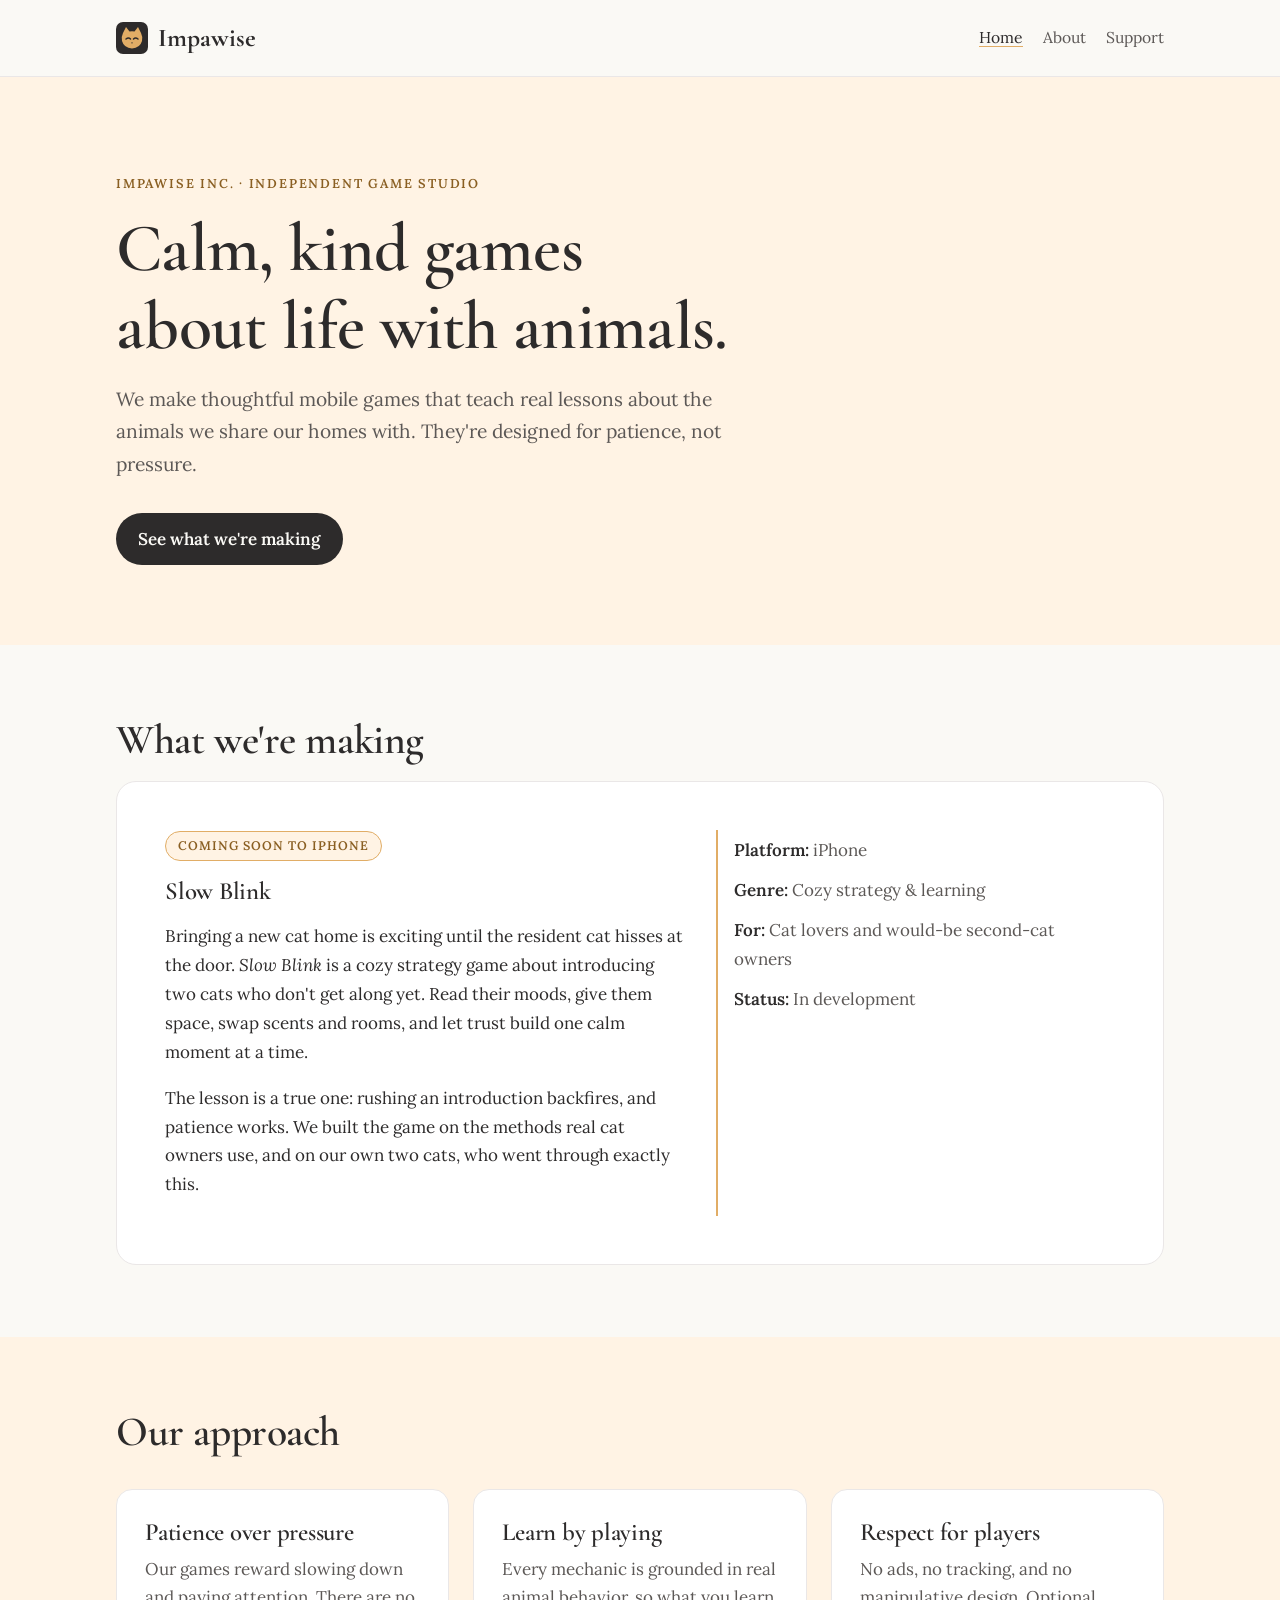
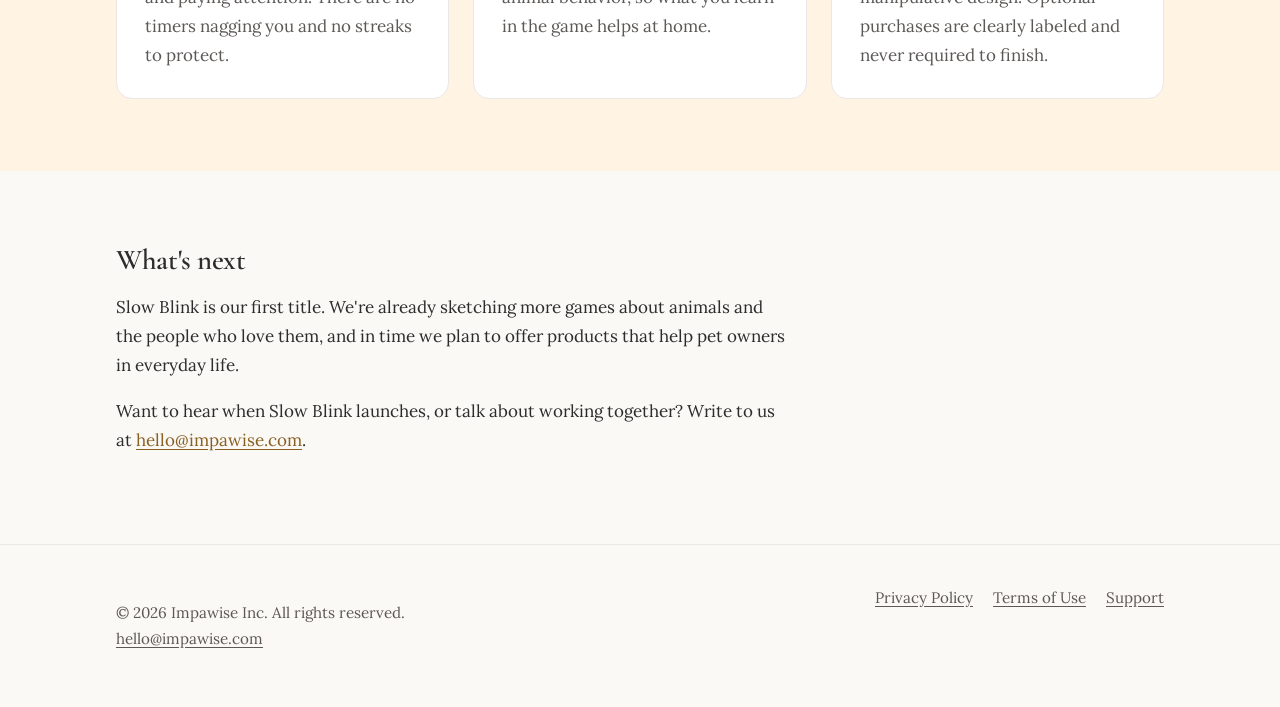
==== index.html @ d513332b "Add Impawise Inc. company website Co-Authored-By: Claude Opus 5.5 <noreply@anthropic.com>" ====
<!doctype html>
<html lang="en">
<head>
<meta charset="utf-8">
<meta name="viewport" content="width=device-width, initial-scale=1">
<title>Impawise — Calm, kind games about life with animals</title>
<meta name="description" content="Impawise Inc. is an independent studio making calm, kind mobile games about life with animals. Our first game, Slow Blink, is coming soon to iPhone.">
<meta name="color-scheme" content="light dark">
<meta property="og:title" content="Impawise — Calm, kind games about life with animals">
<meta property="og:description" content="Impawise Inc. is an independent studio making calm, kind mobile games about life with animals. Our first game, Slow Blink, is coming soon to iPhone.">
<meta property="og:type" content="website">
<meta property="og:url" content="https://impawise.com/">
<link rel="canonical" href="https://impawise.com/">
<link rel="icon" href="/favicon.svg" type="image/svg+xml">
<link rel="preconnect" href="https://fonts.googleapis.com">
<link rel="preconnect" href="https://fonts.gstatic.com" crossorigin>
<link href="https://fonts.googleapis.com/css2?family=Cormorant+Garamond:wght@600;700&family=Lora:ital,wght@0,400;0,600;1,400&display=swap" rel="stylesheet">
<link rel="stylesheet" href="/styles.css">
</head>
<body>
<a class="skip" href="#main">Skip to content</a>
<header class="site-header">
  <div class="wrap">
    <a class="brand" href="/"><img src="/favicon.svg" alt="" width="32" height="32">Impawise</a>
    <nav class="nav" aria-label="Main"><a href="index.html" aria-current="page">Home</a><a href="about.html">About</a><a href="support.html">Support</a></nav>
  </div>
</header>
<main id="main">
<section class="hero">
  <div class="wrap">
    <p class="eyebrow">Impawise Inc. · Independent game studio</p>
    <h1>Calm, kind games about life with animals.</h1>
    <p class="lede">We make thoughtful mobile games that teach real lessons about the animals we share our homes with. They're designed for patience, not pressure.</p>
    <a class="button" href="#making">See what we're making</a>
  </div>
</section>

<section id="making">
  <div class="wrap">
    <h2>What we're making</h2>
    <div class="feature">
      <div>
        <span class="badge">Coming soon to iPhone</span>
        <h3>Slow Blink</h3>
        <p>Bringing a new cat home is exciting until the resident cat hisses at the door. <em>Slow Blink</em> is a cozy strategy game about introducing two cats who don't get along yet. Read their moods, give them space, swap scents and rooms, and let trust build one calm moment at a time.</p>
        <p>The lesson is a true one: rushing an introduction backfires, and patience works. We built the game on the methods real cat owners use, and on our own two cats, who went through exactly this.</p>
      </div>
      <ul class="facts" aria-label="Slow Blink at a glance">
        <li><strong>Platform:</strong> iPhone</li>
        <li><strong>Genre:</strong> Cozy strategy &amp; learning</li>
        <li><strong>For:</strong> Cat lovers and would-be second-cat owners</li>
        <li><strong>Status:</strong> In development</li>
      </ul>
    </div>
  </div>
</section>

<section class="band">
  <div class="wrap">
    <h2>Our approach</h2>
    <div class="grid">
      <div class="card"><h3>Patience over pressure</h3><p>Our games reward slowing down and paying attention. There are no timers nagging you and no streaks to protect.</p></div>
      <div class="card"><h3>Learn by playing</h3><p>Every mechanic is grounded in real animal behavior, so what you learn in the game helps at home.</p></div>
      <div class="card"><h3>Respect for players</h3><p>No ads, no tracking, and no manipulative design. Optional purchases are clearly labeled and never required to finish.</p></div>
    </div>
  </div>
</section>

<section>
  <div class="wrap"><div class="prose">
    <h2>What's next</h2>
    <p>Slow Blink is our first title. We're already sketching more games about animals and the people who love them, and in time we plan to offer products that help pet owners in everyday life.</p>
    <p>Want to hear when Slow Blink launches, or talk about working together? Write to us at <a href="mailto:hello@impawise.com">hello@impawise.com</a>.</p>
  </div></div>
</section>

</main>
<footer class="site-footer">
  <div class="wrap">
    <p>© 2026 Impawise Inc. All rights reserved.<br><a href="mailto:hello@impawise.com">hello@impawise.com</a></p>
    <nav aria-label="Legal"><a href="privacy.html">Privacy Policy</a><a href="terms.html">Terms of Use</a><a href="support.html">Support</a></nav>
  </div>
</footer>
</body>
</html>
---- styles.css ----
:root {
  --bg: #faf9f5;
  --bg-warm: #fff3e4;
  --surface: #ffffff;
  --ink: #2d2b2b;
  --ink-soft: #5c5856;
  --line: #eae7e7;
  --accent: #b68235;
  --accent-soft: #e1ad66;
  --accent-ink: #8a5f22;
  --font-heading: "Cormorant Garamond", Georgia, serif;
  --font-body: "Lora", Georgia, serif;
  --max: 68rem;
}

@media (prefers-color-scheme: dark) {
  :root {
    --bg: #201f1d;
    --bg-warm: #2a2622;
    --surface: #2d2b2b;
    --ink: #f3f2f2;
    --ink-soft: #c9c4c0;
    --line: #3d3a38;
    --accent: #e1ad66;
    --accent-soft: #b68235;
    --accent-ink: #f5cd96;
  }
}

*, *::before, *::after { box-sizing: border-box; }

html { -webkit-text-size-adjust: 100%; }

body {
  margin: 0;
  background: var(--bg);
  color: var(--ink);
  font-family: var(--font-body);
  font-size: 1.0625rem;
  line-height: 1.7;
}

a { color: var(--accent-ink); text-underline-offset: 0.2em; }
a:hover { color: var(--accent); }
a:focus-visible, button:focus-visible { outline: 2px solid var(--accent); outline-offset: 3px; border-radius: 4px; }

h1, h2, h3 {
  font-family: var(--font-heading);
  font-weight: 600;
  line-height: 1.15;
  letter-spacing: -0.01em;
  text-wrap: balance;
}
h1 { font-size: clamp(2.5rem, 6vw, 4.25rem); margin: 0 0 1rem; }
h2 { font-size: clamp(1.9rem, 4vw, 2.6rem); margin: 0 0 1rem; }
h3 { font-size: 1.55rem; margin: 0 0 0.5rem; }

.wrap { max-width: var(--max); margin: 0 auto; padding: 0 1.25rem; }
.prose { max-width: 42rem; }

.skip {
  position: absolute; left: -999px; top: 0;
  background: var(--ink); color: var(--bg); padding: 0.5rem 1rem;
}
.skip:focus { left: 1rem; top: 1rem; z-index: 10; }

/* Header */
.site-header { border-bottom: 1px solid var(--line); }
.site-header .wrap {
  display: flex; align-items: center; justify-content: space-between;
  gap: 1rem; padding-top: 1rem; padding-bottom: 1rem; flex-wrap: wrap;
}
.brand {
  display: inline-flex; align-items: center; gap: 0.6rem;
  font-family: var(--font-heading); font-size: 1.6rem; font-weight: 700;
  color: var(--ink); text-decoration: none;
}
.brand img { width: 2rem; height: 2rem; }
.nav { display: flex; gap: 1.25rem; flex-wrap: wrap; }
.nav a { color: var(--ink-soft); text-decoration: none; font-size: 0.98rem; }
.nav a:hover, .nav a[aria-current="page"] { color: var(--ink); text-decoration: underline; text-decoration-color: var(--accent-soft); }

/* Sections */
section { padding: 4.5rem 0; }
.hero { background: var(--bg-warm); padding: 6rem 0 5rem; }
.eyebrow {
  font-size: 0.8rem; letter-spacing: 0.14em; text-transform: uppercase;
  color: var(--accent-ink); margin: 0 0 1rem; font-weight: 600;
}
.lede { font-size: 1.2rem; color: var(--ink-soft); max-width: 38rem; margin: 0 0 2rem; }

.button {
  display: inline-block; background: var(--ink); color: var(--bg);
  padding: 0.75rem 1.4rem; border-radius: 999px; text-decoration: none; font-weight: 600;
}
.button:hover { background: var(--accent-ink); color: var(--bg); }

.feature {
  display: grid; gap: 2rem; grid-template-columns: minmax(0, 1fr);
  background: var(--surface); border: 1px solid var(--line);
  border-radius: 1.25rem; padding: 2.25rem;
}
@media (min-width: 48rem) { .feature { grid-template-columns: 1.3fr 1fr; padding: 3rem; } }
.badge {
  display: inline-block; font-size: 0.78rem; letter-spacing: 0.08em; text-transform: uppercase;
  background: var(--bg-warm); color: var(--accent-ink); border: 1px solid var(--accent-soft);
  border-radius: 999px; padding: 0.2rem 0.75rem; margin-bottom: 1rem; font-weight: 600;
}
.facts { list-style: none; margin: 0; padding: 0; border-left: 2px solid var(--accent-soft); }
.facts li { padding: 0.35rem 0 0.35rem 1rem; color: var(--ink-soft); }
.facts strong { color: var(--ink); font-weight: 600; }

.grid { display: grid; gap: 1.5rem; grid-template-columns: minmax(0, 1fr); margin-top: 2rem; }
@media (min-width: 48rem) { .grid { grid-template-columns: repeat(3, 1fr); } }
.card { background: var(--surface); border: 1px solid var(--line); border-radius: 1rem; padding: 1.75rem; }
.card p { margin: 0; color: var(--ink-soft); }

.band { background: var(--bg-warm); }

/* Legal / long-form */
.page-head { background: var(--bg-warm); padding: 4rem 0 3rem; }
.page-head p { color: var(--ink-soft); margin: 0; }
.prose h2 { font-size: 1.8rem; margin-top: 2.5rem; }
.prose li { margin-bottom: 0.4rem; }

details { border-bottom: 1px solid var(--line); padding: 1rem 0; }
summary { cursor: pointer; font-weight: 600; }
details p { margin: 0.75rem 0 0; color: var(--ink-soft); }

/* Footer */
.site-footer { border-top: 1px solid var(--line); padding: 2.5rem 0; color: var(--ink-soft); font-size: 0.95rem; }
.site-footer .wrap { display: flex; flex-wrap: wrap; gap: 1rem 2rem; justify-content: space-between; }
.site-footer nav { display: flex; gap: 1.25rem; flex-wrap: wrap; }
.site-footer a { color: var(--ink-soft); }
.prose > h2:first-child { margin-top: 0; }
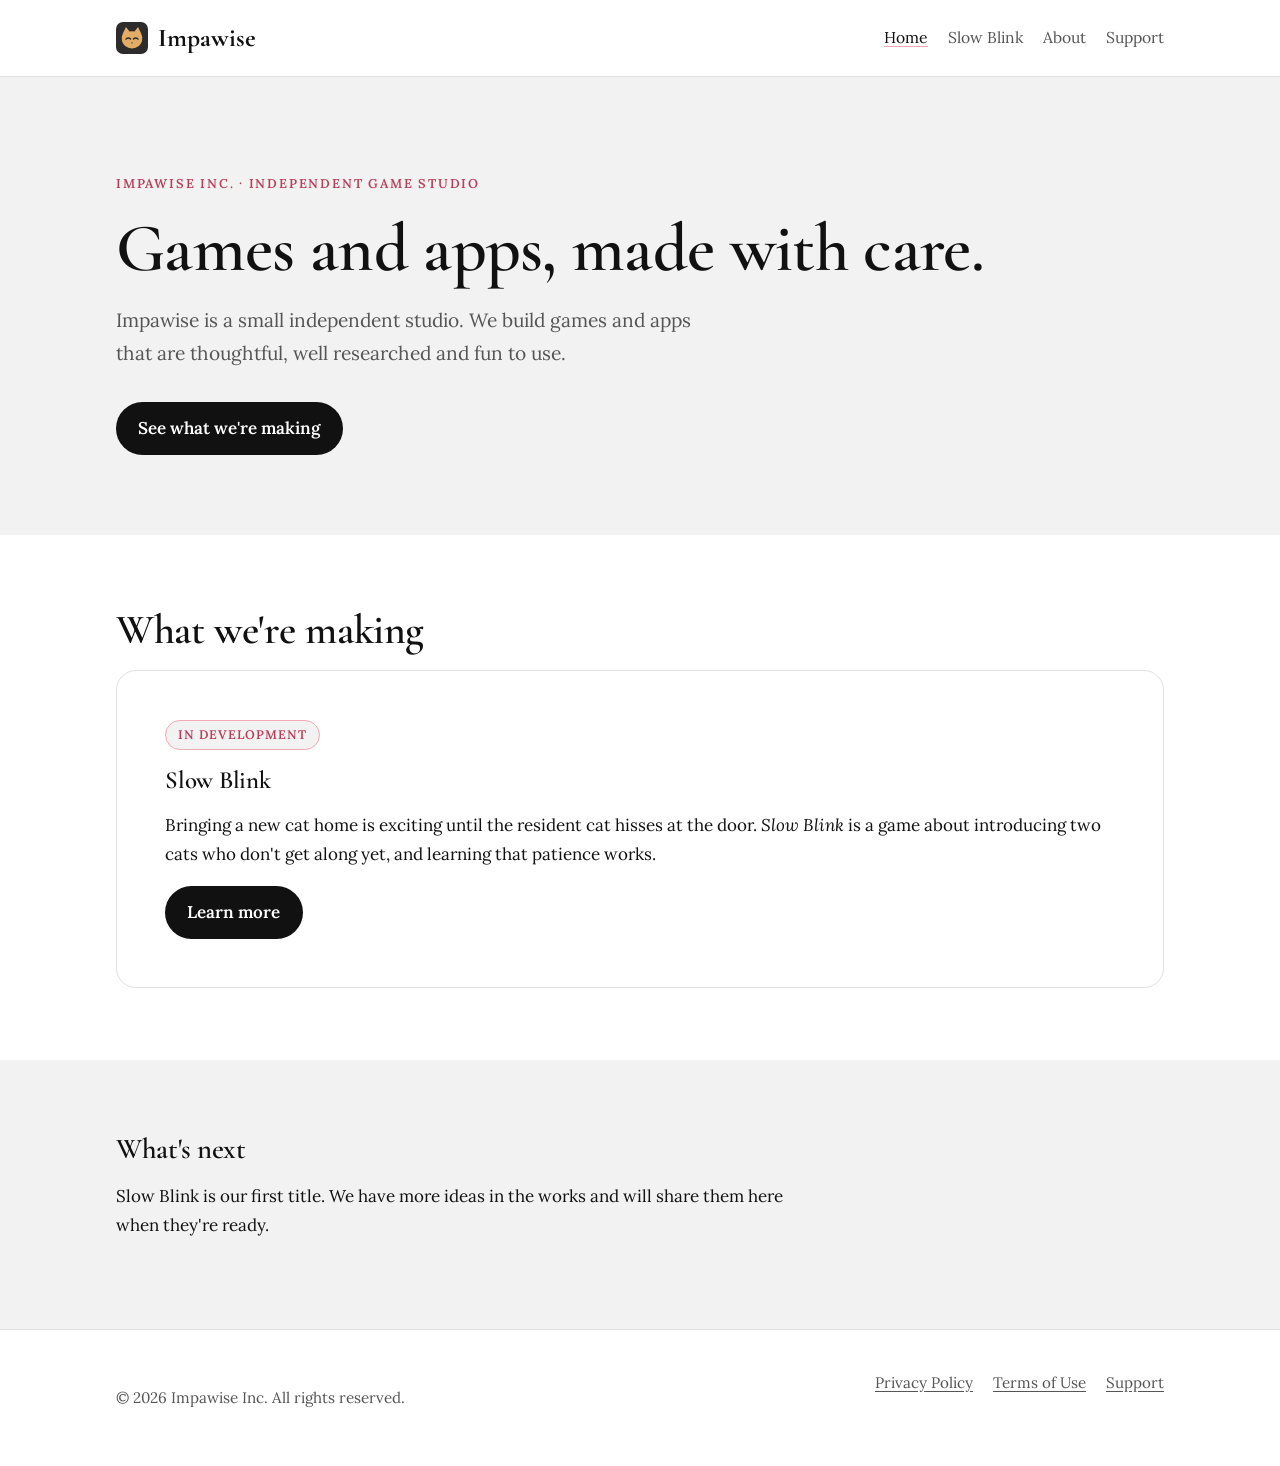
==== commit 7cb672fa: "Make site wording studio-generic and add Slow Blink page Remove calm/kind and pet-owner positioning," ====
--- a/index.html
+++ b/index.html
@@ -3,11 +3,11 @@
 <head>
 <meta charset="utf-8">
 <meta name="viewport" content="width=device-width, initial-scale=1">
-<title>Impawise — Calm, kind games about life with animals</title>
-<meta name="description" content="Impawise Inc. is an independent studio making calm, kind mobile games about life with animals. Our first game, Slow Blink, is coming soon to iPhone.">
+<title>Impawise — Independent game studio</title>
+<meta name="description" content="Impawise Inc. is an independent studio making games and apps. Our first game, Slow Blink, is in development.">
 <meta name="color-scheme" content="light dark">
-<meta property="og:title" content="Impawise — Calm, kind games about life with animals">
-<meta property="og:description" content="Impawise Inc. is an independent studio making calm, kind mobile games about life with animals. Our first game, Slow Blink, is coming soon to iPhone.">
+<meta property="og:title" content="Impawise — Independent game studio">
+<meta property="og:description" content="Impawise Inc. is an independent studio making games and apps. Our first game, Slow Blink, is in development.">
 <meta property="og:type" content="website">
 <meta property="og:url" content="https://impawise.com/">
 <link rel="canonical" href="https://impawise.com/">
@@ -22,15 +22,15 @@
 <header class="site-header">
   <div class="wrap">
     <a class="brand" href="/"><img src="/favicon.svg" alt="" width="32" height="32">Impawise</a>
-    <nav class="nav" aria-label="Main"><a href="index.html" aria-current="page">Home</a><a href="about.html">About</a><a href="support.html">Support</a></nav>
+    <nav class="nav" aria-label="Main"><a href="index.html" aria-current="page">Home</a><a href="slowblink.html">Slow Blink</a><a href="about.html">About</a><a href="support.html">Support</a></nav>
   </div>
 </header>
 <main id="main">
 <section class="hero">
   <div class="wrap">
     <p class="eyebrow">Impawise Inc. · Independent game studio</p>
-    <h1>Calm, kind games about life with animals.</h1>
-    <p class="lede">We make thoughtful mobile games that teach real lessons about the animals we share our homes with. They're designed for patience, not pressure.</p>
+    <h1>Games and apps, made with care.</h1>
+    <p class="lede">Impawise is a small independent studio. We build games and apps that are thoughtful, well researched and fun to use.</p>
     <a class="button" href="#making">See what we're making</a>
   </div>
 </section>
@@ -40,44 +40,26 @@
     <h2>What we're making</h2>
     <div class="feature">
       <div>
-        <span class="badge">Coming soon to iPhone</span>
+        <span class="badge">In development</span>
         <h3>Slow Blink</h3>
-        <p>Bringing a new cat home is exciting until the resident cat hisses at the door. <em>Slow Blink</em> is a cozy strategy game about introducing two cats who don't get along yet. Read their moods, give them space, swap scents and rooms, and let trust build one calm moment at a time.</p>
-        <p>The lesson is a true one: rushing an introduction backfires, and patience works. We built the game on the methods real cat owners use, and on our own two cats, who went through exactly this.</p>
+        <p>Bringing a new cat home is exciting until the resident cat hisses at the door. <em>Slow Blink</em> is a game about introducing two cats who don't get along yet, and learning that patience works.</p>
+        <a class="button" href="slowblink.html">Learn more</a>
       </div>
-      <ul class="facts" aria-label="Slow Blink at a glance">
-        <li><strong>Platform:</strong> iPhone</li>
-        <li><strong>Genre:</strong> Cozy strategy &amp; learning</li>
-        <li><strong>For:</strong> Cat lovers and would-be second-cat owners</li>
-        <li><strong>Status:</strong> In development</li>
-      </ul>
     </div>
   </div>
 </section>
 
 <section class="band">
-  <div class="wrap">
-    <h2>Our approach</h2>
-    <div class="grid">
-      <div class="card"><h3>Patience over pressure</h3><p>Our games reward slowing down and paying attention. There are no timers nagging you and no streaks to protect.</p></div>
-      <div class="card"><h3>Learn by playing</h3><p>Every mechanic is grounded in real animal behavior, so what you learn in the game helps at home.</p></div>
-      <div class="card"><h3>Respect for players</h3><p>No ads, no tracking, and no manipulative design. Optional purchases are clearly labeled and never required to finish.</p></div>
-    </div>
-  </div>
-</section>
-
-<section>
   <div class="wrap"><div class="prose">
     <h2>What's next</h2>
-    <p>Slow Blink is our first title. We're already sketching more games about animals and the people who love them, and in time we plan to offer products that help pet owners in everyday life.</p>
-    <p>Want to hear when Slow Blink launches, or talk about working together? Write to us at <a href="mailto:hello@impawise.com">hello@impawise.com</a>.</p>
+    <p>Slow Blink is our first title. We have more ideas in the works and will share them here when they're ready.</p>
   </div></div>
 </section>
 
 </main>
 <footer class="site-footer">
   <div class="wrap">
-    <p>© 2026 Impawise Inc. All rights reserved.<br><a href="mailto:hello@impawise.com">hello@impawise.com</a></p>
+    <p>© 2026 Impawise Inc. All rights reserved.</p>
     <nav aria-label="Legal"><a href="privacy.html">Privacy Policy</a><a href="terms.html">Terms of Use</a><a href="support.html">Support</a></nav>
   </div>
 </footer>
--- a/styles.css
+++ b/styles.css
@@ -1,30 +1,44 @@
 :root {
-  --bg: #faf9f5;
-  --bg-warm: #fff3e4;
+  /* Cow cat: black and white, with a pink-nose accent */
+  --bg: #ffffff;
+  --bg-warm: #f2f2f2;
   --surface: #ffffff;
-  --ink: #2d2b2b;
-  --ink-soft: #5c5856;
-  --line: #eae7e7;
-  --accent: #b68235;
-  --accent-soft: #e1ad66;
-  --accent-ink: #8a5f22;
+  --ink: #111111;
+  --ink-soft: #555555;
+  --line: #e0e0e0;
+  --accent: #f4a7b5;
+  --accent-soft: #f4a7b5;
+  --accent-ink: #b8405a;
   --font-heading: "Cormorant Garamond", Georgia, serif;
   --font-body: "Lora", Georgia, serif;
   --max: 68rem;
 }
 
 @media (prefers-color-scheme: dark) {
-  :root {
-    --bg: #201f1d;
-    --bg-warm: #2a2622;
-    --surface: #2d2b2b;
-    --ink: #f3f2f2;
-    --ink-soft: #c9c4c0;
-    --line: #3d3a38;
-    --accent: #e1ad66;
-    --accent-soft: #b68235;
-    --accent-ink: #f5cd96;
+  :root:not([data-theme="light"]) {
+    --bg: #0e0e0e;
+    --bg-warm: #1a1a1a;
+    --surface: #1c1c1c;
+    --ink: #f5f5f5;
+    --ink-soft: #b0b0b0;
+    --line: #2e2e2e;
+    --accent: #f4a7b5;
+    --accent-soft: #f4a7b5;
+    --accent-ink: #f7b9c5;
+    color-scheme: dark;
   }
+}
+:root[data-theme="dark"] {
+  --bg: #0e0e0e;
+  --bg-warm: #1a1a1a;
+  --surface: #1c1c1c;
+  --ink: #f5f5f5;
+  --ink-soft: #b0b0b0;
+  --line: #2e2e2e;
+  --accent: #f4a7b5;
+  --accent-soft: #f4a7b5;
+  --accent-ink: #f7b9c5;
+  color-scheme: dark;
 }
 
 *, *::before, *::after { box-sizing: border-box; }
@@ -100,7 +114,7 @@
   background: var(--surface); border: 1px solid var(--line);
   border-radius: 1.25rem; padding: 2.25rem;
 }
-@media (min-width: 48rem) { .feature { grid-template-columns: 1.3fr 1fr; padding: 3rem; } }
+@media (min-width: 48rem) { .feature { padding: 3rem; } }
 .badge {
   display: inline-block; font-size: 0.78rem; letter-spacing: 0.08em; text-transform: uppercase;
   background: var(--bg-warm); color: var(--accent-ink); border: 1px solid var(--accent-soft);
@@ -116,6 +130,7 @@
 .card p { margin: 0; color: var(--ink-soft); }
 
 .band { background: var(--bg-warm); }
+.subhead { margin-top: 3rem; }
 
 /* Legal / long-form */
 .page-head { background: var(--bg-warm); padding: 4rem 0 3rem; }
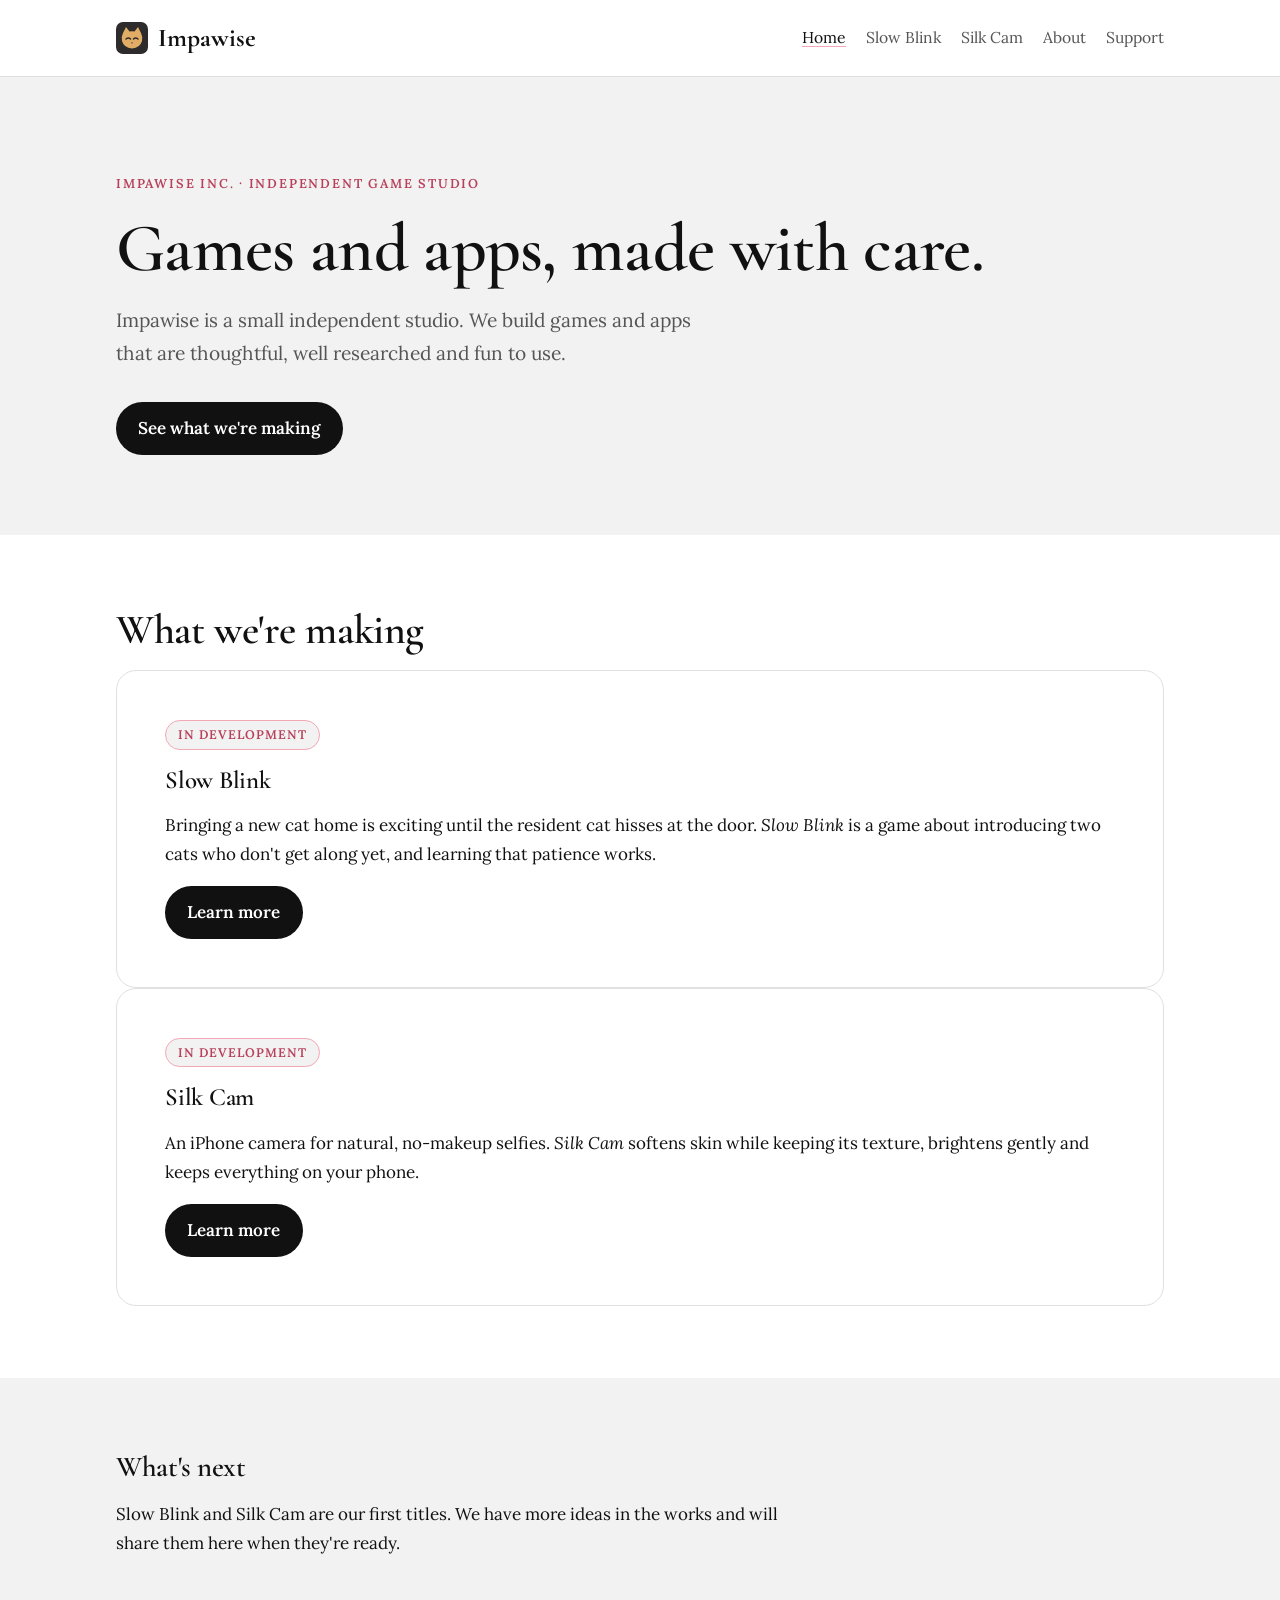
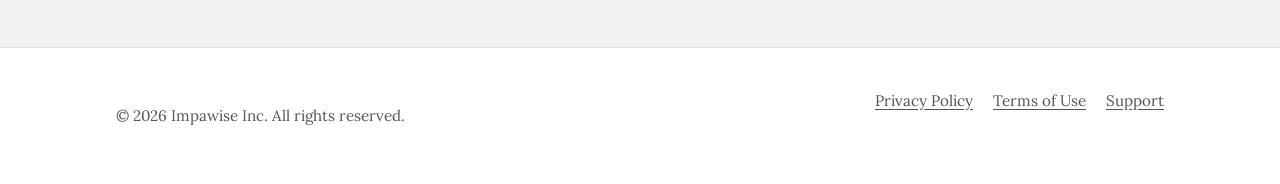
==== commit 5966b2d2: "Add Silk Cam pages and its own privacy policy, so the App Store listing has a privacy URL that expla" ====
--- a/index.html
+++ b/index.html
@@ -22,7 +22,7 @@
 <header class="site-header">
   <div class="wrap">
     <a class="brand" href="/"><img src="/favicon.svg" alt="" width="32" height="32">Impawise</a>
-    <nav class="nav" aria-label="Main"><a href="index.html" aria-current="page">Home</a><a href="slowblink.html">Slow Blink</a><a href="about.html">About</a><a href="support.html">Support</a></nav>
+    <nav class="nav" aria-label="Main"><a href="index.html" aria-current="page">Home</a><a href="slowblink.html">Slow Blink</a><a href="silkcam.html">Silk Cam</a><a href="about.html">About</a><a href="support.html">Support</a></nav>
   </div>
 </header>
 <main id="main">
@@ -46,13 +46,21 @@
         <a class="button" href="slowblink.html">Learn more</a>
       </div>
     </div>
+    <div class="feature">
+      <div>
+        <span class="badge">In development</span>
+        <h3>Silk Cam</h3>
+        <p>An iPhone camera for natural, no-makeup selfies. <em>Silk Cam</em> softens skin while keeping its texture, brightens gently and keeps everything on your phone.</p>
+        <a class="button" href="silkcam.html">Learn more</a>
+      </div>
+    </div>
   </div>
 </section>
 
 <section class="band">
   <div class="wrap"><div class="prose">
     <h2>What's next</h2>
-    <p>Slow Blink is our first title. We have more ideas in the works and will share them here when they're ready.</p>
+    <p>Slow Blink and Silk Cam are our first titles. We have more ideas in the works and will share them here when they're ready.</p>
   </div></div>
 </section>
 
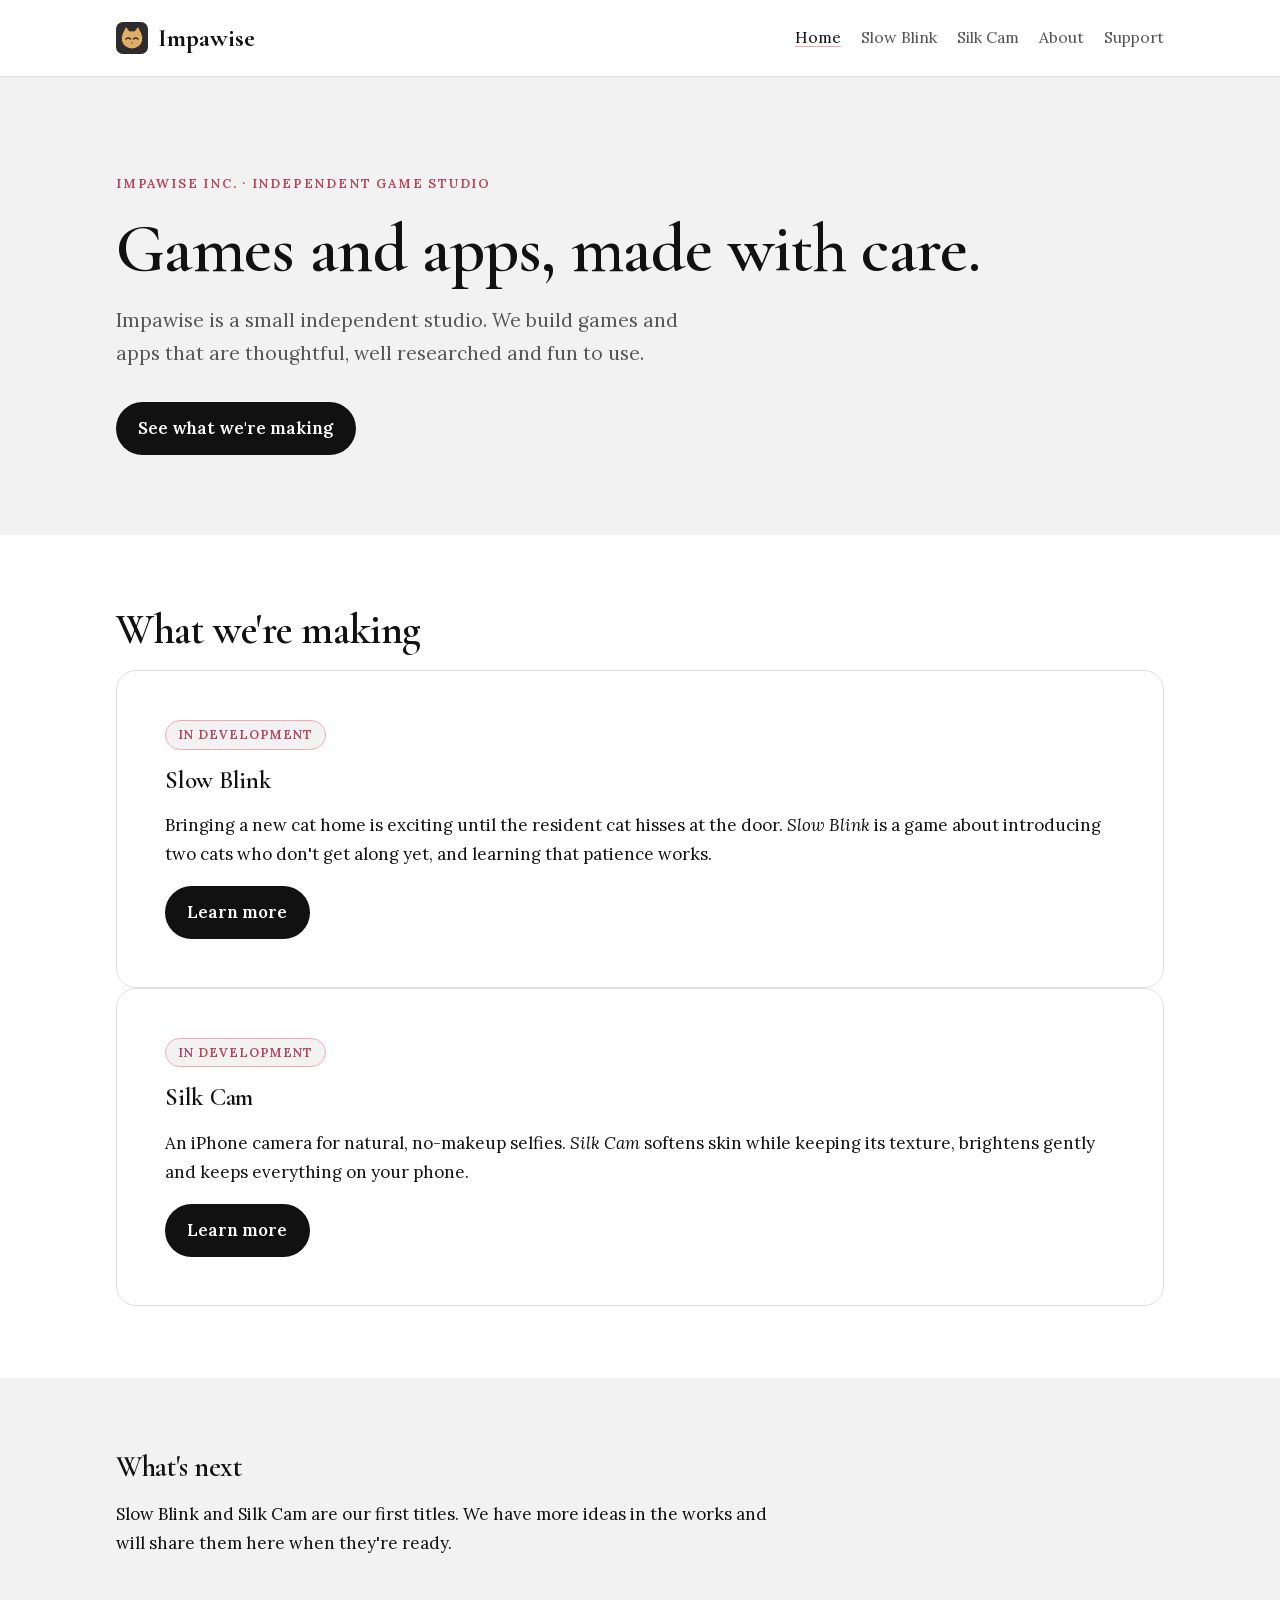
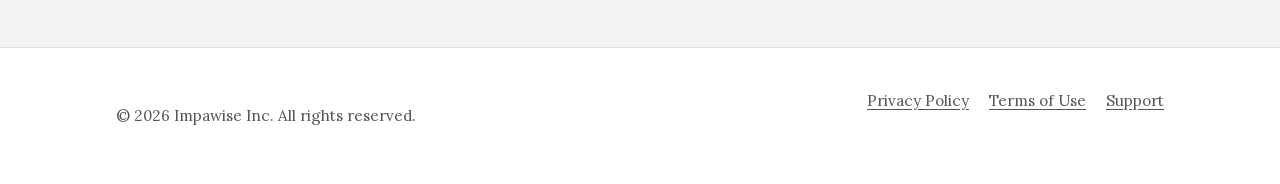
==== commit 9354ef39: "Bring the Silk Cam pages in line with the app now that it has look settings, and stop every page sen" ====
--- a/index.html
+++ b/index.html
@@ -2,6 +2,8 @@
 <html lang="en">
 <head>
 <meta charset="utf-8">
+<meta http-equiv="Content-Security-Policy" content="default-src 'none'; style-src 'self'; font-src 'self'; img-src 'self'; base-uri 'none'; form-action 'none'">
+<meta name="referrer" content="strict-origin-when-cross-origin">
 <meta name="viewport" content="width=device-width, initial-scale=1">
 <title>Impawise — Independent game studio</title>
 <meta name="description" content="Impawise Inc. is an independent studio making games and apps. Our first game, Slow Blink, is in development.">
@@ -12,9 +14,6 @@
 <meta property="og:url" content="https://impawise.com/">
 <link rel="canonical" href="https://impawise.com/">
 <link rel="icon" href="/favicon.svg" type="image/svg+xml">
-<link rel="preconnect" href="https://fonts.googleapis.com">
-<link rel="preconnect" href="https://fonts.gstatic.com" crossorigin>
-<link href="https://fonts.googleapis.com/css2?family=Cormorant+Garamond:wght@600;700&family=Lora:ital,wght@0,400;0,600;1,400&display=swap" rel="stylesheet">
 <link rel="stylesheet" href="/styles.css">
 </head>
 <body>
--- a/styles.css
+++ b/styles.css
@@ -1,3 +1,17 @@
+/* Fonts are self-hosted (SIL Open Font License), so pages load nothing from third parties. */
+@font-face {
+  font-family: "Cormorant Garamond"; font-style: normal; font-weight: 600 700; font-display: swap;
+  src: url("/fonts/cormorant-garamond-latin.woff2") format("woff2");
+}
+@font-face {
+  font-family: "Lora"; font-style: normal; font-weight: 400 600; font-display: swap;
+  src: url("/fonts/lora-latin.woff2") format("woff2");
+}
+@font-face {
+  font-family: "Lora"; font-style: italic; font-weight: 400; font-display: swap;
+  src: url("/fonts/lora-italic-latin.woff2") format("woff2");
+}
+
 :root {
   /* Cow cat: black and white, with a pink-nose accent */
   --bg: #ffffff;
